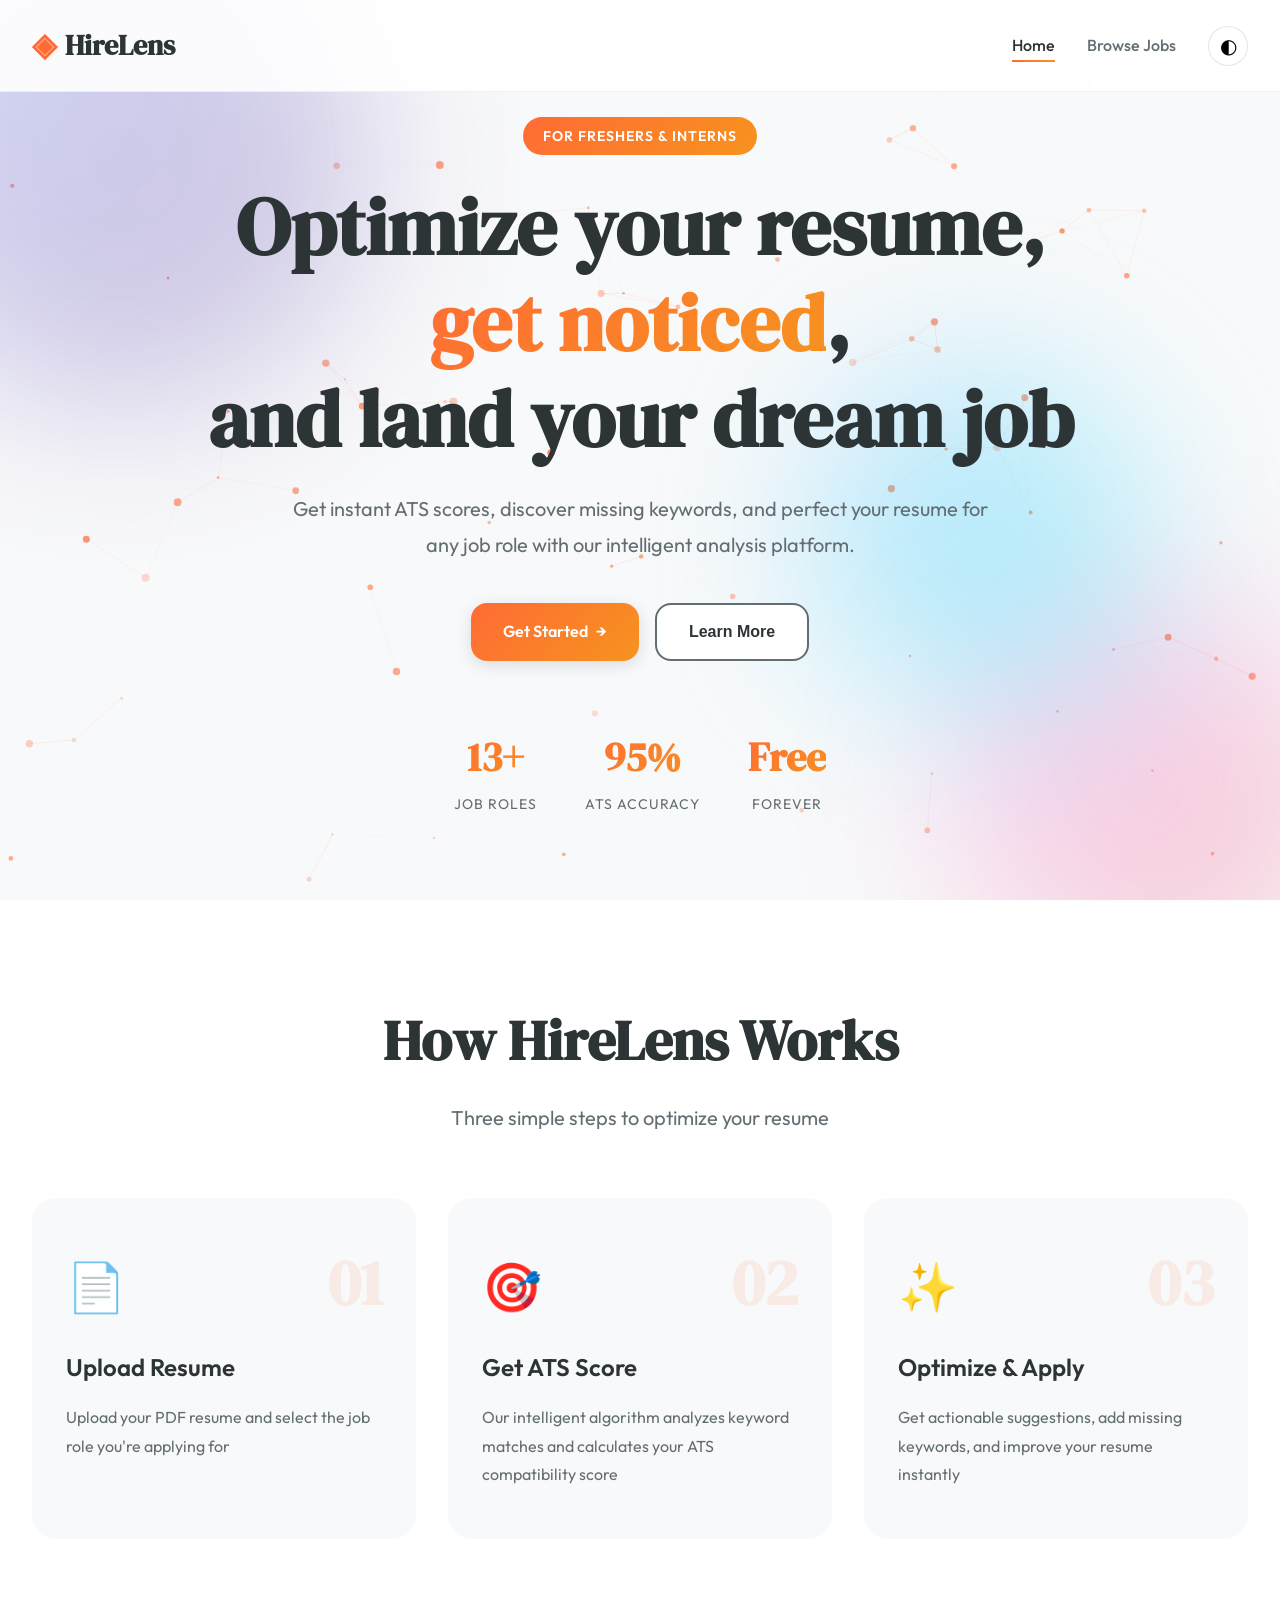
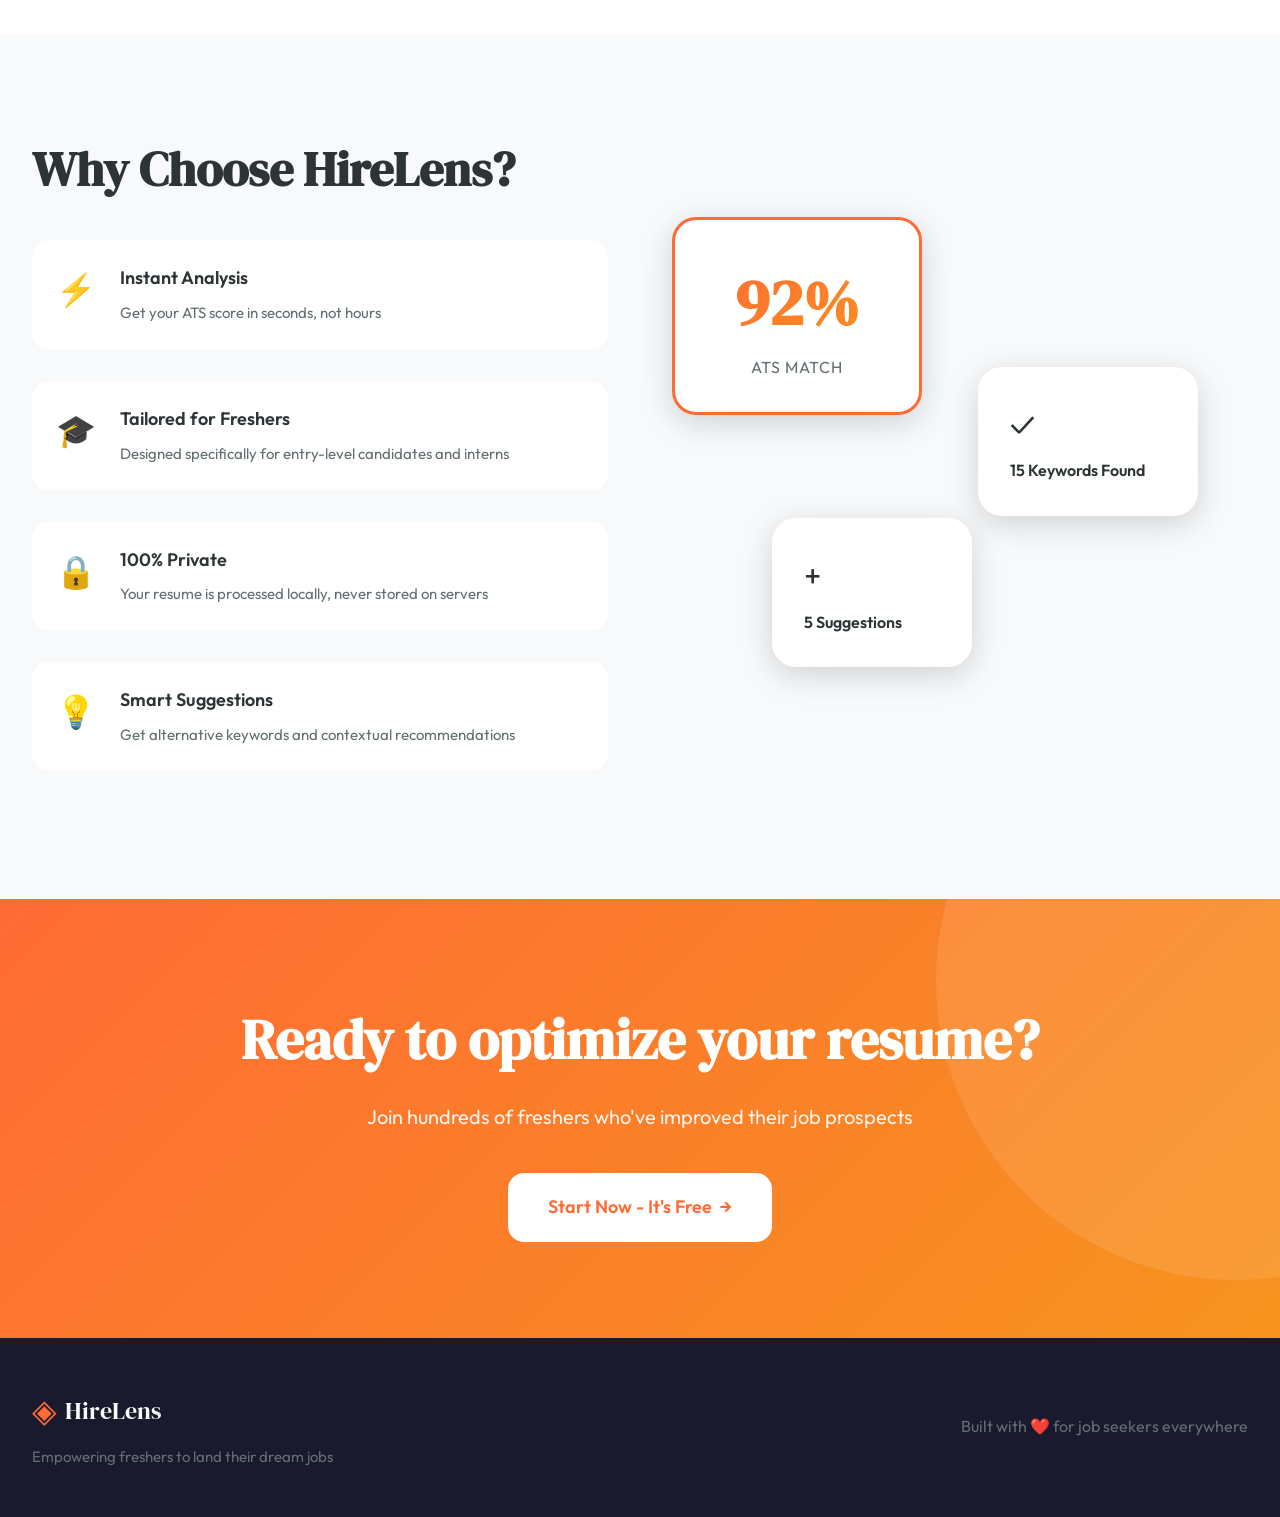
==== index.html @ f03c7e21 "Add files via upload" ====
<!DOCTYPE html>
<html lang="en">
<head>
    <meta charset="UTF-8">
    <meta name="viewport" content="width=device-width, initial-scale=1.0">
    <title>HireLens - Optimize Your Resume for ATS</title>
    <link rel="stylesheet" href="styles.css">
    <link rel="preconnect" href="https://fonts.googleapis.com">
    <link rel="preconnect" href="https://fonts.gstatic.com" crossorigin>
    <link href="https://fonts.googleapis.com/css2?family=DM+Serif+Display:ital@0;1&family=Outfit:wght@300;400;500;600;700&display=swap" rel="stylesheet">
</head>
<body>
    <!-- Navigation -->
    <nav class="navbar">
        <div class="nav-container">
            <a href="index.html" class="logo">
                <span class="logo-icon">◈</span>
                HireLens
            </a>
            <div class="nav-links">
                <a href="index.html" class="nav-link active">Home</a>
                <a href="jobs.html" class="nav-link">Browse Jobs</a>
                <button class="theme-toggle" id="themeToggle" aria-label="Toggle theme">
                    <span class="theme-icon">◐</span>
                </button>
            </div>
        </div>
    </nav>

    <!-- Hero Section -->
    <section class="hero">
        <div class="hero-bg">
            <canvas id="particleCanvas"></canvas>
            <div class="gradient-orb orb-1"></div>
            <div class="gradient-orb orb-2"></div>
            <div class="gradient-orb orb-3"></div>
        </div>
        
        <div class="hero-content">
            <div class="hero-badge fade-in">For Freshers & Interns</div>
            <h1 class="hero-title fade-in-up">
                Optimize your resume,<br>
                <span class="highlight">get noticed</span>,<br>
                and land your dream job
            </h1>
            <p class="hero-subtitle fade-in-up-delay">
                Get instant ATS scores, discover missing keywords, and perfect your resume 
                for any job role with our intelligent analysis platform.
            </p>
            <div class="hero-actions fade-in-up-delay-2">
                <a href="jobs.html" class="btn btn-primary">
                    Get Started
                    <span class="btn-arrow">→</span>
                </a>
                <button class="btn btn-secondary" onclick="scrollToFeatures()">
                    Learn More
                </button>
            </div>
            
            <div class="hero-stats fade-in-up-delay-3">
                <div class="stat">
                    <div class="stat-number">13+</div>
                    <div class="stat-label">Job Roles</div>
                </div>
                <div class="stat">
                    <div class="stat-number">95%</div>
                    <div class="stat-label">ATS Accuracy</div>
                </div>
                <div class="stat">
                    <div class="stat-number">Free</div>
                    <div class="stat-label">Forever</div>
                </div>
            </div>
        </div>
    </section>

    <!-- Features Section -->
    <section class="features" id="features">
        <div class="container">
            <div class="section-header">
                <h2 class="section-title">How HireLens Works</h2>
                <p class="section-subtitle">Three simple steps to optimize your resume</p>
            </div>
            
            <div class="features-grid">
                <div class="feature-card">
                    <div class="feature-icon">📄</div>
                    <h3 class="feature-title">Upload Resume</h3>
                    <p class="feature-description">
                        Upload your PDF resume and select the job role you're applying for
                    </p>
                    <div class="feature-number">01</div>
                </div>
                
                <div class="feature-card">
                    <div class="feature-icon">🎯</div>
                    <h3 class="feature-title">Get ATS Score</h3>
                    <p class="feature-description">
                        Our intelligent algorithm analyzes keyword matches and calculates your ATS compatibility score
                    </p>
                    <div class="feature-number">02</div>
                </div>
                
                <div class="feature-card">
                    <div class="feature-icon">✨</div>
                    <h3 class="feature-title">Optimize & Apply</h3>
                    <p class="feature-description">
                        Get actionable suggestions, add missing keywords, and improve your resume instantly
                    </p>
                    <div class="feature-number">03</div>
                </div>
            </div>
        </div>
    </section>

    <!-- Benefits Section -->
    <section class="benefits">
        <div class="container">
            <div class="benefits-content">
                <div class="benefits-left">
                    <h2 class="benefits-title">Why Choose HireLens?</h2>
                    <div class="benefit-item">
                        <div class="benefit-icon">⚡</div>
                        <div class="benefit-text">
                            <h4>Instant Analysis</h4>
                            <p>Get your ATS score in seconds, not hours</p>
                        </div>
                    </div>
                    <div class="benefit-item">
                        <div class="benefit-icon">🎓</div>
                        <div class="benefit-text">
                            <h4>Tailored for Freshers</h4>
                            <p>Designed specifically for entry-level candidates and interns</p>
                        </div>
                    </div>
                    <div class="benefit-item">
                        <div class="benefit-icon">🔒</div>
                        <div class="benefit-text">
                            <h4>100% Private</h4>
                            <p>Your resume is processed locally, never stored on servers</p>
                        </div>
                    </div>
                    <div class="benefit-item">
                        <div class="benefit-icon">💡</div>
                        <div class="benefit-text">
                            <h4>Smart Suggestions</h4>
                            <p>Get alternative keywords and contextual recommendations</p>
                        </div>
                    </div>
                </div>
                <div class="benefits-right">
                    <div class="benefits-visual">
                        <div class="visual-card card-1">
                            <div class="visual-score">92%</div>
                            <div class="visual-label">ATS Match</div>
                        </div>
                        <div class="visual-card card-2">
                            <div class="visual-icon">✓</div>
                            <div class="visual-text">15 Keywords Found</div>
                        </div>
                        <div class="visual-card card-3">
                            <div class="visual-icon">+</div>
                            <div class="visual-text">5 Suggestions</div>
                        </div>
                    </div>
                </div>
            </div>
        </div>
    </section>

    <!-- CTA Section -->
    <section class="cta">
        <div class="container">
            <div class="cta-content">
                <h2 class="cta-title">Ready to optimize your resume?</h2>
                <p class="cta-subtitle">Join hundreds of freshers who've improved their job prospects</p>
                <a href="jobs.html" class="btn btn-large">
                    Start Now - It's Free
                    <span class="btn-arrow">→</span>
                </a>
            </div>
        </div>
    </section>

    <!-- Footer -->
    <footer class="footer">
        <div class="container">
            <div class="footer-content">
                <div class="footer-left">
                    <div class="footer-logo">
                        <span class="logo-icon">◈</span>
                        HireLens
                    </div>
                    <p class="footer-tagline">Empowering freshers to land their dream jobs</p>
                </div>
                <div class="footer-right">
                    <p class="footer-text">
                        Built with ❤️ for job seekers everywhere
                    </p>
                </div>
            </div>
        </div>
    </footer>

    <script src="particles.js"></script>
    <script src="script.js"></script>
</body>
</html>
---- styles.css ----
/* ===== CSS VARIABLES ===== */
:root {
    --primary: #ff6b35;
    --primary-dark: #e85a2a;
    --secondary: #f7931e;
    --accent: #004e89;
    --dark: #1a1a2e;
    --dark-alt: #16213e;
    --light: #f8f9fa;
    --text: #2d3436;
    --text-light: #636e72;
    --white: #ffffff;
    --gradient-1: linear-gradient(135deg, #667eea 0%, #764ba2 100%);
    --gradient-2: linear-gradient(135deg, #f093fb 0%, #f5576c 100%);
    --gradient-3: linear-gradient(135deg, #4facfe 0%, #00f2fe 100%);
    --gradient-primary: linear-gradient(135deg, var(--primary) 0%, var(--secondary) 100%);
    --shadow-sm: 0 2px 8px rgba(0, 0, 0, 0.08);
    --shadow-md: 0 4px 16px rgba(0, 0, 0, 0.12);
    --shadow-lg: 0 8px 32px rgba(0, 0, 0, 0.16);
    --shadow-xl: 0 16px 48px rgba(0, 0, 0, 0.2);
    --radius: 16px;
    --radius-sm: 8px;
    --radius-lg: 24px;
    --transition: all 0.3s cubic-bezier(0.4, 0, 0.2, 1);
}

[data-theme="dark"] {
    --light: #1a1a2e;
    --dark: #f8f9fa;
    --dark-alt: #e9ecef;
    --text: #e9ecef;
    --text-light: #adb5bd;
    --white: #16213e;
    --shadow-sm: 0 2px 8px rgba(255, 255, 255, 0.05);
    --shadow-md: 0 4px 16px rgba(255, 255, 255, 0.08);
    --shadow-lg: 0 8px 32px rgba(255, 255, 255, 0.12);
    --shadow-xl: 0 16px 48px rgba(255, 255, 255, 0.16);
}

/* ===== RESET & BASE ===== */
* {
    margin: 0;
    padding: 0;
    box-sizing: border-box;
}

html {
    scroll-behavior: smooth;
    font-size: 16px;
}

body {
    font-family: 'Outfit', -apple-system, BlinkMacSystemFont, 'Segoe UI', sans-serif;
    background: var(--light);
    color: var(--text);
    line-height: 1.6;
    overflow-x: hidden;
    transition: background 0.3s ease, color 0.3s ease;
}

/* ===== NAVIGATION ===== */
.navbar {
    position: fixed;
    top: 0;
    left: 0;
    right: 0;
    z-index: 1000;
    background: rgba(255, 255, 255, 0.9);
    backdrop-filter: blur(20px);
    border-bottom: 1px solid rgba(0, 0, 0, 0.05);
    transition: var(--transition);
}

[data-theme="dark"] .navbar {
    background: rgba(26, 26, 46, 0.9);
    border-bottom: 1px solid rgba(255, 255, 255, 0.05);
}

.nav-container {
    max-width: 1400px;
    margin: 0 auto;
    padding: 1.25rem 2rem;
    display: flex;
    justify-content: space-between;
    align-items: center;
}

.logo {
    font-family: 'DM Serif Display', serif;
    font-size: 1.75rem;
    font-weight: 600;
    color: var(--text);
    text-decoration: none;
    display: flex;
    align-items: center;
    gap: 0.5rem;
    transition: var(--transition);
}

.logo-icon {
    color: var(--primary);
    font-size: 2rem;
    transition: var(--transition);
}

.logo:hover .logo-icon {
    transform: rotate(90deg);
}

.nav-links {
    display: flex;
    align-items: center;
    gap: 2rem;
}

.nav-link {
    color: var(--text-light);
    text-decoration: none;
    font-weight: 500;
    position: relative;
    transition: var(--transition);
}

.nav-link::after {
    content: '';
    position: absolute;
    bottom: -4px;
    left: 0;
    width: 0;
    height: 2px;
    background: var(--gradient-primary);
    transition: width 0.3s ease;
}

.nav-link:hover,
.nav-link.active {
    color: var(--text);
}

.nav-link:hover::after,
.nav-link.active::after {
    width: 100%;
}

.theme-toggle {
    background: var(--white);
    border: 1px solid rgba(0, 0, 0, 0.1);
    border-radius: 50%;
    width: 40px;
    height: 40px;
    display: flex;
    align-items: center;
    justify-content: center;
    cursor: pointer;
    transition: var(--transition);
    font-size: 1.25rem;
}

.theme-toggle:hover {
    transform: rotate(180deg);
    box-shadow: var(--shadow-md);
}

/* ===== HERO SECTION ===== */
.hero {
    position: relative;
    min-height: 100vh;
    display: flex;
    align-items: center;
    justify-content: center;
    padding: 6rem 2rem 4rem;
    overflow: hidden;
}

.hero-bg {
    position: absolute;
    top: 0;
    left: 0;
    width: 100%;
    height: 100%;
    z-index: 0;
}

#particleCanvas {
    position: absolute;
    top: 0;
    left: 0;
    width: 100%;
    height: 100%;
}

.gradient-orb {
    position: absolute;
    border-radius: 50%;
    filter: blur(80px);
    opacity: 0.3;
    animation: float 20s infinite ease-in-out;
}

.orb-1 {
    width: 500px;
    height: 500px;
    background: var(--gradient-1);
    top: -10%;
    left: -10%;
    animation-delay: 0s;
}

.orb-2 {
    width: 400px;
    height: 400px;
    background: var(--gradient-2);
    bottom: -10%;
    right: -5%;
    animation-delay: -7s;
}

.orb-3 {
    width: 350px;
    height: 350px;
    background: var(--gradient-3);
    top: 40%;
    right: 10%;
    animation-delay: -14s;
}

@keyframes float {
    0%, 100% {
        transform: translate(0, 0) scale(1);
    }
    33% {
        transform: translate(30px, -50px) scale(1.1);
    }
    66% {
        transform: translate(-20px, 30px) scale(0.9);
    }
}

.hero-content {
    position: relative;
    z-index: 1;
    max-width: 900px;
    text-align: center;
}

.hero-badge {
    display: inline-block;
    padding: 0.5rem 1.25rem;
    background: var(--gradient-primary);
    color: white;
    border-radius: 50px;
    font-size: 0.875rem;
    font-weight: 600;
    text-transform: uppercase;
    letter-spacing: 1px;
    margin-bottom: 1.5rem;
}

.hero-title {
    font-family: 'DM Serif Display', serif;
    font-size: clamp(2.5rem, 8vw, 5rem);
    line-height: 1.2;
    margin-bottom: 1.5rem;
    color: var(--text);
}

.highlight {
    background: var(--gradient-primary);
    -webkit-background-clip: text;
    -webkit-text-fill-color: transparent;
    background-clip: text;
}

.hero-subtitle {
    font-size: clamp(1rem, 2vw, 1.25rem);
    color: var(--text-light);
    max-width: 700px;
    margin: 0 auto 2.5rem;
    line-height: 1.8;
}

.hero-actions {
    display: flex;
    gap: 1rem;
    justify-content: center;
    flex-wrap: wrap;
    margin-bottom: 4rem;
}

/* ===== BUTTONS ===== */
.btn {
    display: inline-flex;
    align-items: center;
    gap: 0.5rem;
    padding: 1rem 2rem;
    font-size: 1rem;
    font-weight: 600;
    border-radius: var(--radius);
    text-decoration: none;
    border: none;
    cursor: pointer;
    transition: var(--transition);
    position: relative;
    overflow: hidden;
}

.btn-primary {
    background: var(--gradient-primary);
    color: white;
    box-shadow: var(--shadow-md);
}

.btn-primary:hover {
    transform: translateY(-2px);
    box-shadow: var(--shadow-lg);
}

.btn-primary::before {
    content: '';
    position: absolute;
    top: 0;
    left: -100%;
    width: 100%;
    height: 100%;
    background: linear-gradient(90deg, transparent, rgba(255, 255, 255, 0.3), transparent);
    transition: left 0.5s;
}

.btn-primary:hover::before {
    left: 100%;
}

.btn-secondary {
    background: var(--white);
    color: var(--text);
    border: 2px solid var(--text-light);
}

.btn-secondary:hover {
    border-color: var(--primary);
    color: var(--primary);
    transform: translateY(-2px);
}

.btn-large {
    padding: 1.25rem 2.5rem;
    font-size: 1.125rem;
}

.btn-arrow {
    transition: transform 0.3s ease;
}

.btn:hover .btn-arrow {
    transform: translateX(4px);
}

/* ===== STATS ===== */
.hero-stats {
    display: flex;
    justify-content: center;
    gap: 3rem;
    flex-wrap: wrap;
}

.stat {
    text-align: center;
}

.stat-number {
    font-family: 'DM Serif Display', serif;
    font-size: 2.5rem;
    font-weight: 700;
    background: var(--gradient-primary);
    -webkit-background-clip: text;
    -webkit-text-fill-color: transparent;
    background-clip: text;
}

.stat-label {
    font-size: 0.875rem;
    color: var(--text-light);
    text-transform: uppercase;
    letter-spacing: 1px;
    margin-top: 0.25rem;
}

/* ===== ANIMATIONS ===== */
.fade-in {
    animation: fadeIn 0.8s ease-out;
}

.fade-in-up {
    animation: fadeInUp 0.8s ease-out 0.2s backwards;
}

.fade-in-up-delay {
    animation: fadeInUp 0.8s ease-out 0.4s backwards;
}

.fade-in-up-delay-2 {
    animation: fadeInUp 0.8s ease-out 0.6s backwards;
}

.fade-in-up-delay-3 {
    animation: fadeInUp 0.8s ease-out 0.8s backwards;
}

@keyframes fadeIn {
    from {
        opacity: 0;
    }
    to {
        opacity: 1;
    }
}

@keyframes fadeInUp {
    from {
        opacity: 0;
        transform: translateY(30px);
    }
    to {
        opacity: 1;
        transform: translateY(0);
    }
}

/* ===== SECTIONS ===== */
.container {
    max-width: 1400px;
    margin: 0 auto;
    padding: 0 2rem;
}

.section-header {
    text-align: center;
    margin-bottom: 4rem;
}

.section-title {
    font-family: 'DM Serif Display', serif;
    font-size: clamp(2rem, 5vw, 3.5rem);
    margin-bottom: 1rem;
    color: var(--text);
}

.section-subtitle {
    font-size: 1.25rem;
    color: var(--text-light);
}

/* ===== FEATURES SECTION ===== */
.features {
    padding: 6rem 0;
    background: var(--white);
}

.features-grid {
    display: grid;
    grid-template-columns: repeat(auto-fit, minmax(300px, 1fr));
    gap: 2rem;
}

.feature-card {
    position: relative;
    padding: 3rem 2rem;
    background: var(--light);
    border-radius: var(--radius-lg);
    border: 2px solid transparent;
    transition: var(--transition);
    overflow: hidden;
}

.feature-card::before {
    content: '';
    position: absolute;
    top: 0;
    left: 0;
    width: 100%;
    height: 100%;
    background: var(--gradient-primary);
    opacity: 0;
    transition: opacity 0.3s ease;
}

.feature-card:hover {
    transform: translateY(-8px);
    box-shadow: var(--shadow-xl);
    border-color: var(--primary);
}

.feature-card:hover::before {
    opacity: 0.05;
}

.feature-icon {
    font-size: 3rem;
    margin-bottom: 1.5rem;
}

.feature-title {
    font-size: 1.5rem;
    font-weight: 600;
    margin-bottom: 1rem;
    color: var(--text);
}

.feature-description {
    color: var(--text-light);
    line-height: 1.8;
}

.feature-number {
    position: absolute;
    top: 2rem;
    right: 2rem;
    font-family: 'DM Serif Display', serif;
    font-size: 4rem;
    font-weight: 700;
    color: var(--primary);
    opacity: 0.1;
}

/* ===== BENEFITS SECTION ===== */
.benefits {
    padding: 6rem 0;
}

.benefits-content {
    display: grid;
    grid-template-columns: 1fr 1fr;
    gap: 4rem;
    align-items: center;
}

.benefits-title {
    font-family: 'DM Serif Display', serif;
    font-size: clamp(2rem, 4vw, 3rem);
    margin-bottom: 2rem;
    color: var(--text);
}

.benefit-item {
    display: flex;
    gap: 1.5rem;
    margin-bottom: 2rem;
    padding: 1.5rem;
    background: var(--white);
    border-radius: var(--radius);
    transition: var(--transition);
}

.benefit-item:hover {
    transform: translateX(8px);
    box-shadow: var(--shadow-md);
}

.benefit-icon {
    font-size: 2rem;
    flex-shrink: 0;
}

.benefit-text h4 {
    font-size: 1.125rem;
    font-weight: 600;
    margin-bottom: 0.5rem;
    color: var(--text);
}

.benefit-text p {
    color: var(--text-light);
    font-size: 0.9375rem;
}

.benefits-visual {
    position: relative;
    height: 500px;
}

.visual-card {
    position: absolute;
    background: var(--white);
    border-radius: var(--radius-lg);
    padding: 2rem;
    box-shadow: var(--shadow-lg);
    animation: float 6s infinite ease-in-out;
}

.card-1 {
    top: 0;
    left: 0;
    width: 250px;
    text-align: center;
    border: 3px solid var(--primary);
}

.visual-score {
    font-family: 'DM Serif Display', serif;
    font-size: 4rem;
    font-weight: 700;
    background: var(--gradient-primary);
    -webkit-background-clip: text;
    -webkit-text-fill-color: transparent;
    background-clip: text;
}

.visual-label {
    font-size: 1rem;
    color: var(--text-light);
    text-transform: uppercase;
    letter-spacing: 1px;
}

.card-2 {
    top: 150px;
    right: 50px;
    width: 220px;
    animation-delay: -2s;
}

.card-3 {
    bottom: 50px;
    left: 100px;
    width: 200px;
    animation-delay: -4s;
}

.visual-icon {
    font-size: 2rem;
    margin-bottom: 0.5rem;
}

.visual-text {
    font-weight: 600;
    color: var(--text);
}

/* ===== CTA SECTION ===== */
.cta {
    padding: 6rem 0;
    background: var(--gradient-primary);
    position: relative;
    overflow: hidden;
}

.cta::before {
    content: '';
    position: absolute;
    top: -50%;
    right: -20%;
    width: 600px;
    height: 600px;
    background: rgba(255, 255, 255, 0.1);
    border-radius: 50%;
}

.cta-content {
    position: relative;
    z-index: 1;
    text-align: center;
}

.cta-title {
    font-family: 'DM Serif Display', serif;
    font-size: clamp(2rem, 5vw, 3.5rem);
    color: white;
    margin-bottom: 1rem;
}

.cta-subtitle {
    font-size: 1.25rem;
    color: rgba(255, 255, 255, 0.9);
    margin-bottom: 2.5rem;
}

.cta .btn {
    background: white;
    color: var(--primary);
}

.cta .btn:hover {
    transform: translateY(-4px);
    box-shadow: 0 12px 32px rgba(0, 0, 0, 0.2);
}

/* ===== FOOTER ===== */
.footer {
    padding: 3rem 0;
    background: var(--dark);
    color: var(--light);
}

[data-theme="dark"] .footer {
    background: var(--dark-alt);
}

.footer-content {
    display: flex;
    justify-content: space-between;
    align-items: center;
    flex-wrap: wrap;
    gap: 2rem;
}

.footer-logo {
    font-family: 'DM Serif Display', serif;
    font-size: 1.5rem;
    display: flex;
    align-items: center;
    gap: 0.5rem;
    margin-bottom: 0.5rem;
}

.footer-tagline {
    color: var(--text-light);
    font-size: 0.9375rem;
}

.footer-text {
    color: var(--text-light);
}

/* ===== RESPONSIVE ===== */
@media (max-width: 968px) {
    .nav-links {
        gap: 1rem;
    }

    .hero {
        padding: 5rem 1.5rem 3rem;
    }

    .hero-actions {
        flex-direction: column;
        align-items: stretch;
    }

    .btn {
        width: 100%;
        justify-content: center;
    }

    .benefits-content {
        grid-template-columns: 1fr;
        gap: 3rem;
    }

    .benefits-visual {
        height: 400px;
    }

    .footer-content {
        flex-direction: column;
        text-align: center;
    }
}

@media (max-width: 640px) {
    .nav-container {
        padding: 1rem 1.5rem;
    }

    .logo {
        font-size: 1.5rem;
    }

    .nav-link {
        font-size: 0.9375rem;
    }

    .hero-stats {
        gap: 2rem;
    }

    .stat-number {
        font-size: 2rem;
    }

    .features-grid {
        grid-template-columns: 1fr;
    }
}
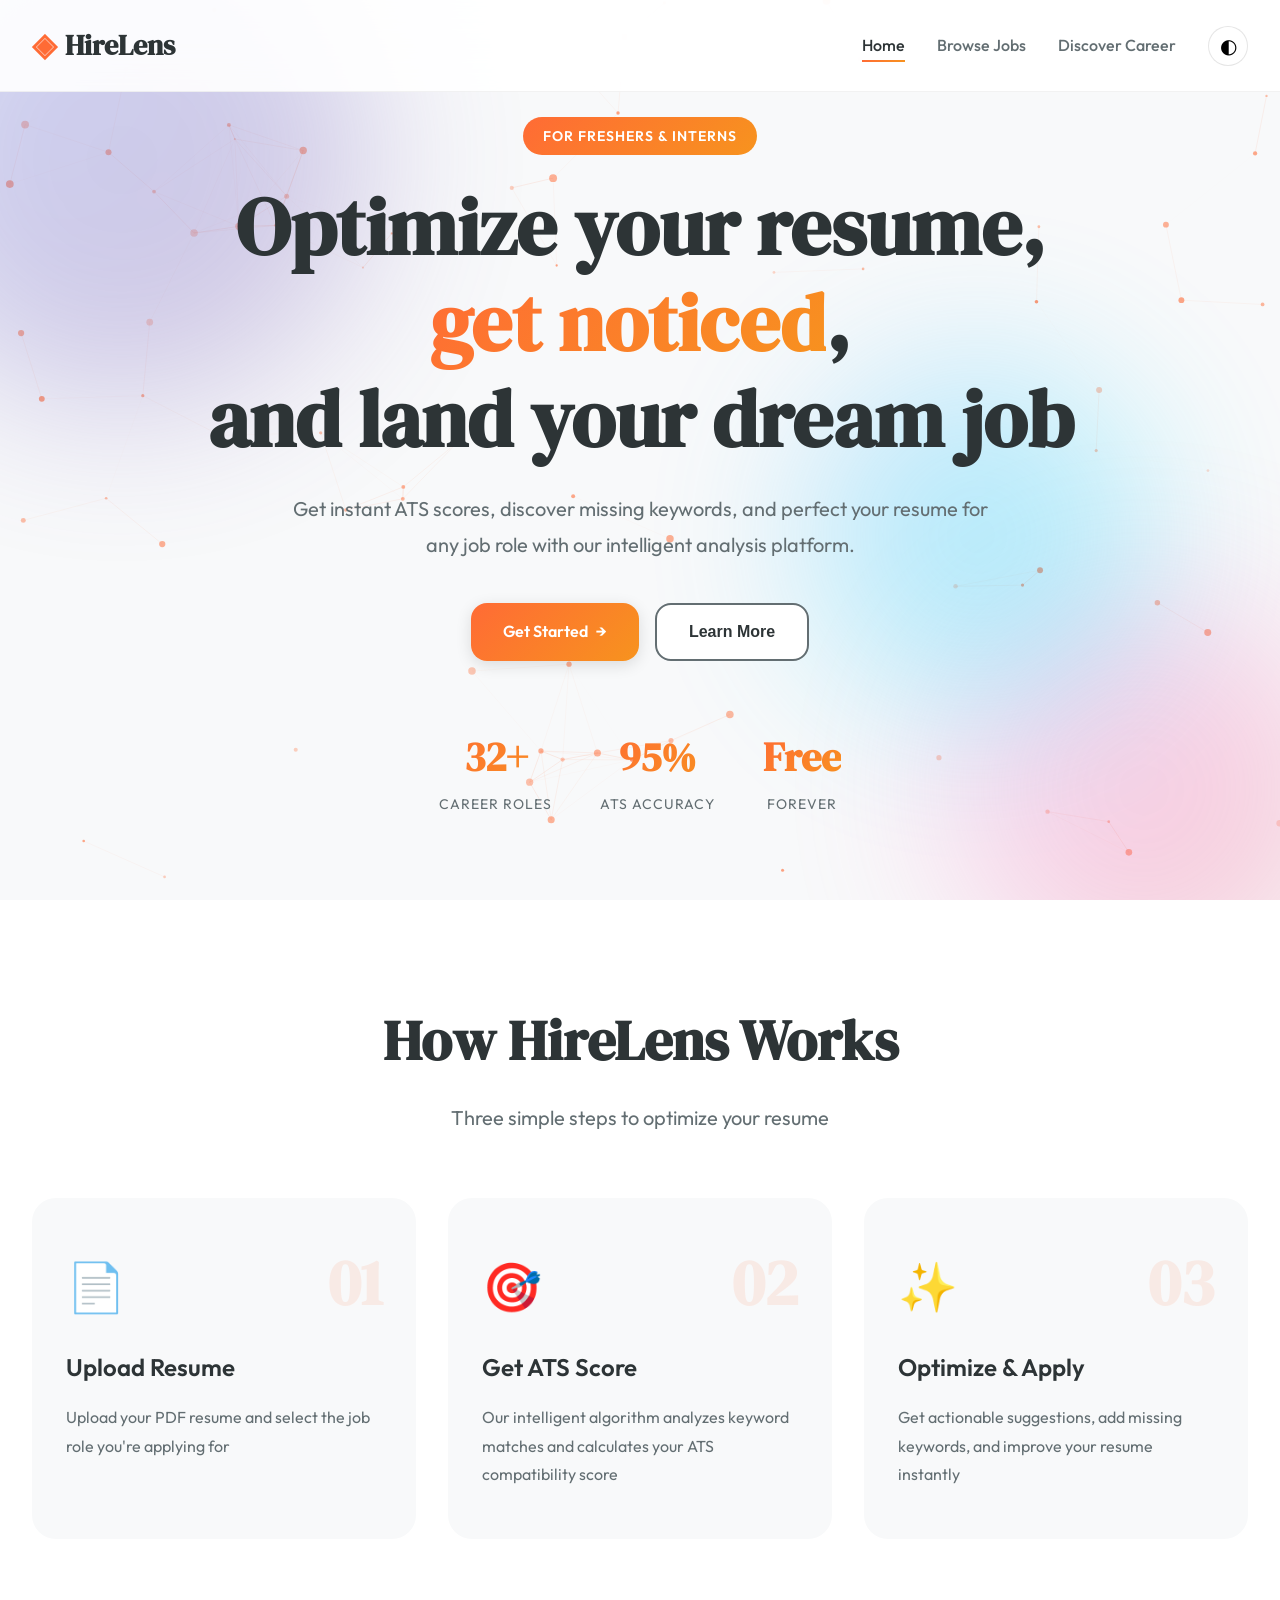
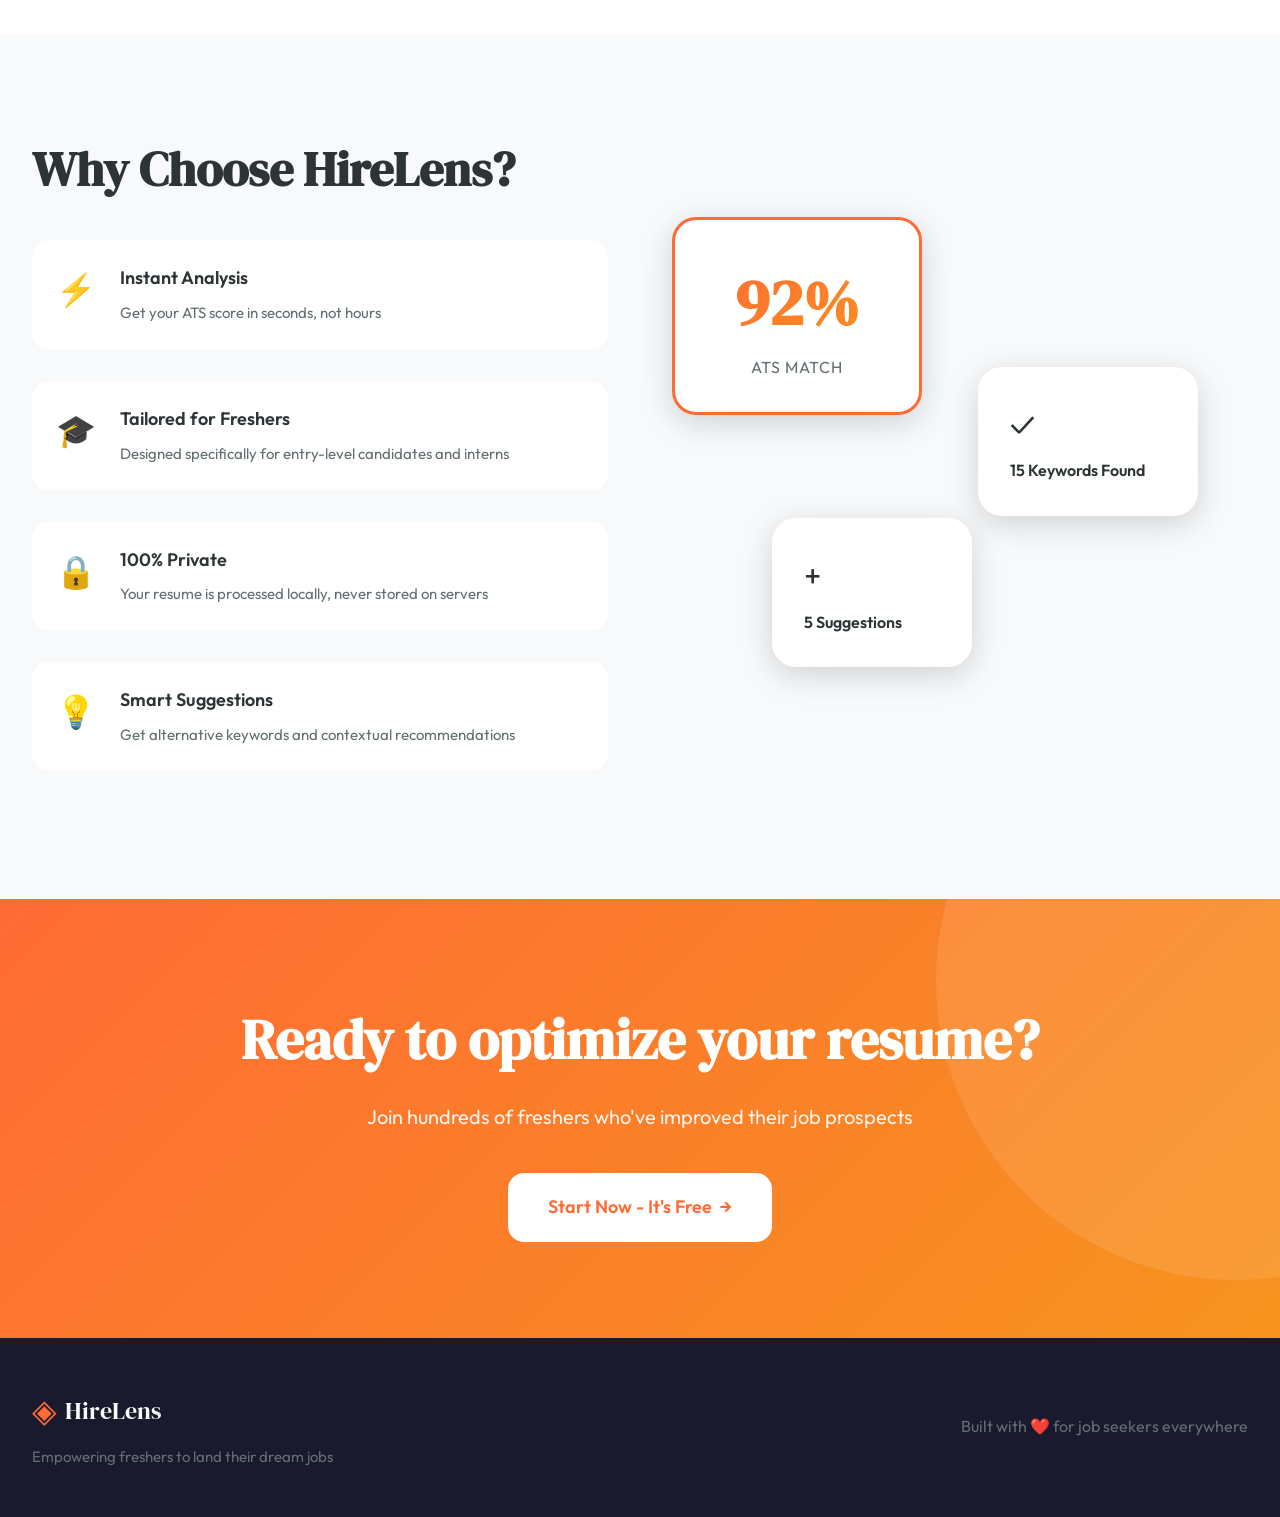
==== commit 5b312e68: "updated changes" ====
--- a/index.html
+++ b/index.html
@@ -20,6 +20,7 @@
             <div class="nav-links">
                 <a href="index.html" class="nav-link active">Home</a>
                 <a href="jobs.html" class="nav-link">Browse Jobs</a>
+                <a href="discover.html" class="nav-link">Discover Career</a>
                 <button class="theme-toggle" id="themeToggle" aria-label="Toggle theme">
                     <span class="theme-icon">◐</span>
                 </button>
@@ -59,8 +60,8 @@
             
             <div class="hero-stats fade-in-up-delay-3">
                 <div class="stat">
-                    <div class="stat-number">13+</div>
-                    <div class="stat-label">Job Roles</div>
+                    <div class="stat-number">32+</div>
+                    <div class="stat-label">Career Roles</div>
                 </div>
                 <div class="stat">
                     <div class="stat-number">95%</div>
